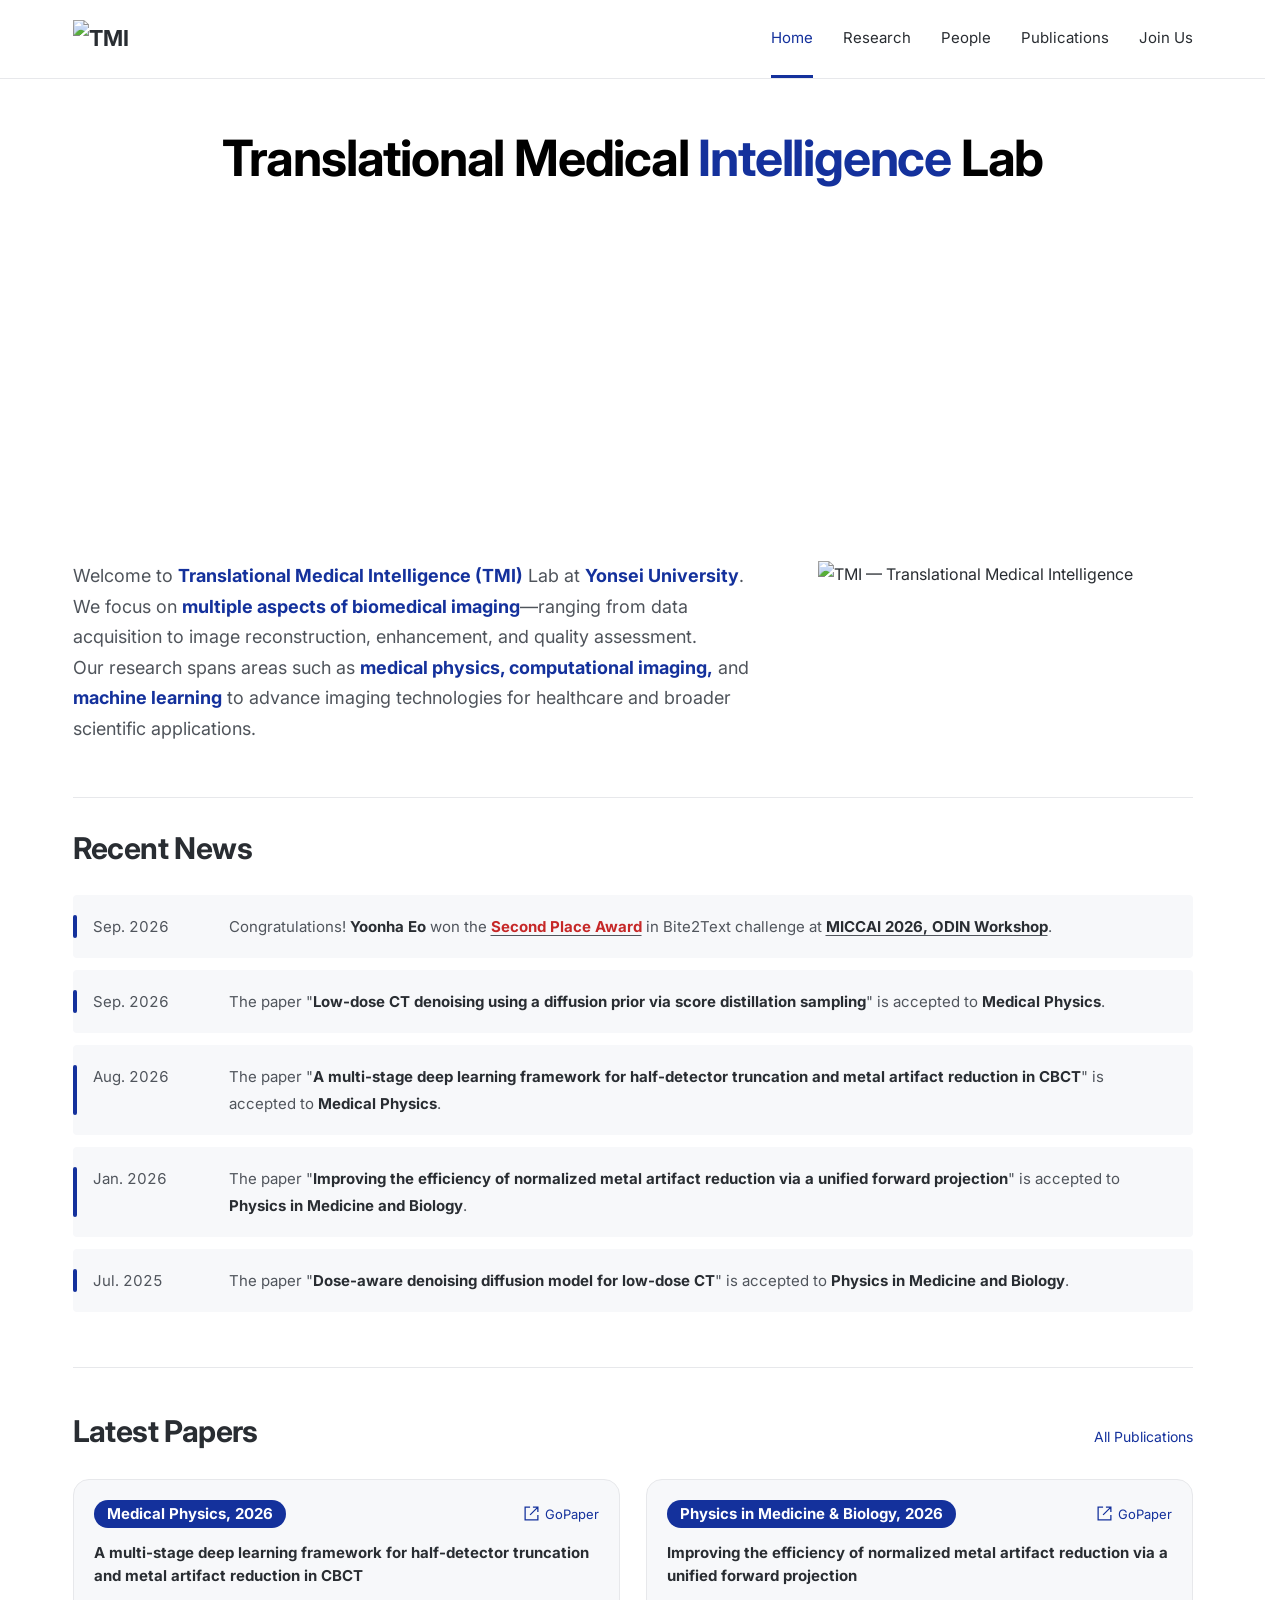
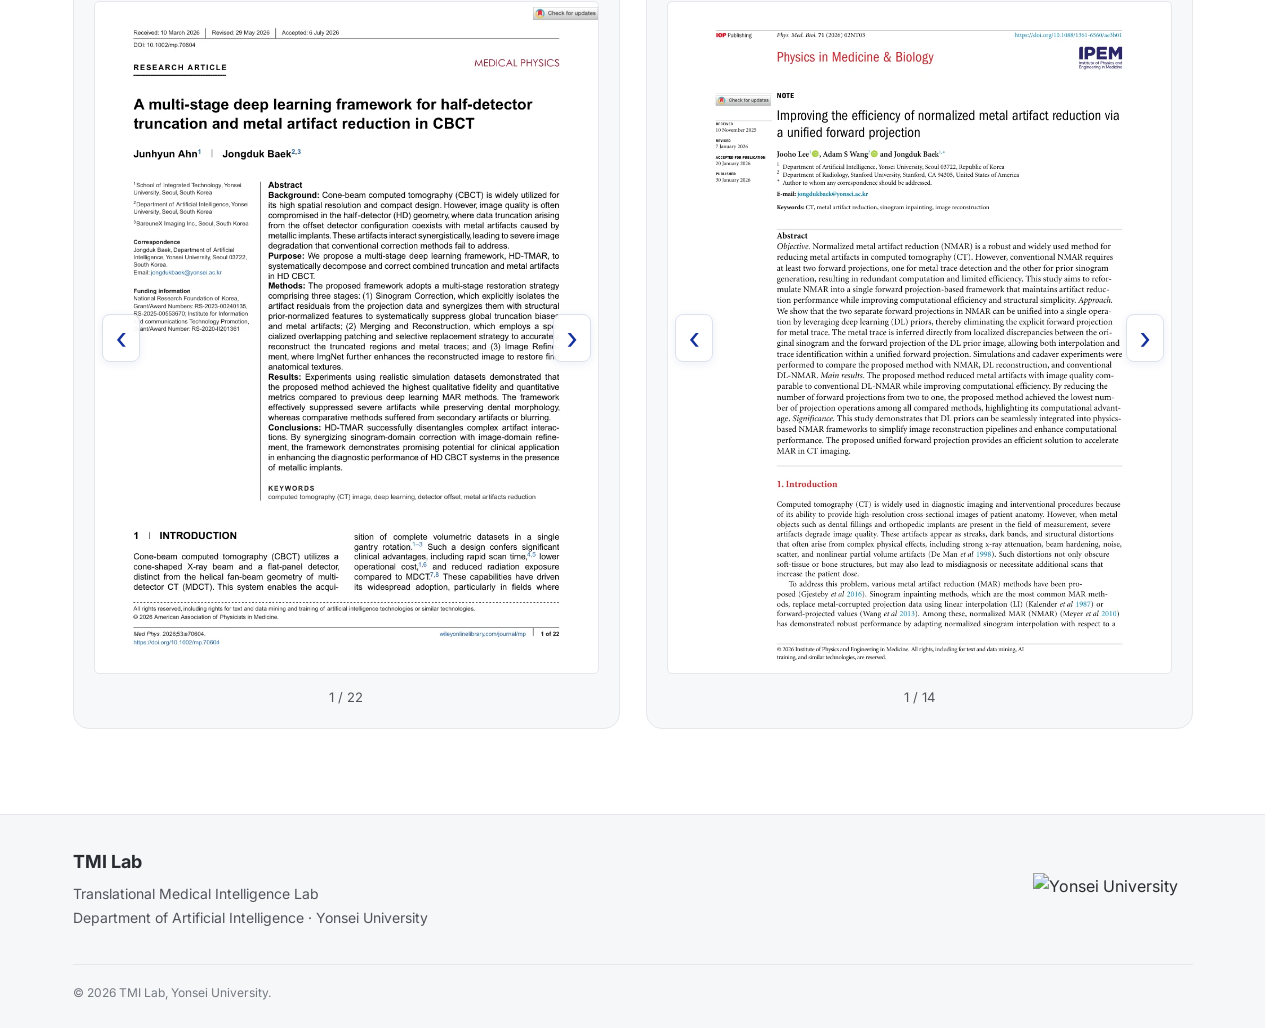
==== docs/index.html @ 94955515 "Add People and Publications hover submenus" ====
<!doctype html><html lang="en"><head><meta charset="utf-8"><meta name="viewport" content="width=device-width, initial-scale=1"><title>Yonsei TMI Lab</title><meta name="description" content="Translational Medical Intelligence Lab at Yonsei University. Medical imaging, trustworthy AI, computational imaging, and clinical translation."><meta name="theme-color" content="#14319C"><link rel="icon" type="image/svg+xml" href="favicon.svg"><link rel="preconnect" href="https://fonts.googleapis.com"><link rel="preconnect" href="https://fonts.gstatic.com" crossorigin><link rel="stylesheet" href="https://fonts.googleapis.com/css2?family=Inter:wght@300;400;500;600;700&amp;display=swap"><link rel="stylesheet" href="style.css?v=20261014-nav-dropdown"><script src="publications.js?v=20261014-publication-details" defer></script><script src="site.js?v=20261013-paper-loop" defer></script></head><body><a class="skip" href="#main">Skip to main content</a><header class="site-header"><div class="wrap header-inner"><a class="brand" href="index.html" aria-label="TMI Lab home"><img src="assets/tmi-logo-intelligence.png" alt="TMI"></a><button class="menu-toggle" type="button" aria-label="Open navigation" aria-controls="navigation" aria-expanded="false"><svg width="32" height="32" viewBox="0 0 24 24" fill="none" stroke="currentColor" stroke-width="2" stroke-linecap="round" aria-hidden="true" focusable="false"><path d="M3 6h18M3 12h18M3 18h18"/></svg></button><nav id="navigation" class="nav" aria-label="Main navigation"><a href="index.html" aria-current="page">Home</a><a href="research.html">Research</a><div class="nav-group"><a href="people.html">People</a><div class="nav-dropdown" aria-label="People subcategories"><a href="people.html">Professor</a><a href="researchers.html">Researchers</a><a href="alumni.html">Alumni</a></div></div><div class="nav-group"><a href="journal.html">Publications</a><div class="nav-dropdown" aria-label="Publications subcategories"><a href="journal.html">Journal</a><a href="conference.html">Conference</a><a href="patents.html">Patent</a></div></div><a href="join.html">Join Us</a></nav></div></header><main id="main" class="home-main"><section class="hero"><h1 style="color:#000">Translational Medical <em>Intelligence</em> Lab</h1></section><section class="intro"><div class="intro-copy"><p>Welcome to <strong class="intro-highlight">Translational Medical Intelligence (TMI)</strong> Lab at <strong class="intro-highlight">Yonsei University</strong>. We focus on <strong class="intro-highlight">multiple aspects of biomedical imaging</strong>—ranging from data acquisition to image reconstruction, enhancement, and quality assessment.<br>Our research spans areas such as <strong class="intro-highlight">medical physics, computational imaging,</strong> and <strong class="intro-highlight">machine learning</strong> to advance imaging technologies for healthcare and broader scientific applications.</p></div><div class="lab-mark"><img src="assets/tmi-logo-intelligence.png" alt="TMI — Translational Medical Intelligence" width="1984" height="800"></div></section><section class="section"><div class="section-heading"><h2>Recent News</h2></div><div class="news-list" data-recent-news><article class="news-item"><div class="news-date"><time datetime="2026-09">Sep. 2026</time></div><p>Congratulations! <strong>Yoonha Eo</strong> won the <a href="https://odin2026.grand-challenge.org/challenge-winners/" target="_blank" rel="noopener noreferrer"><span class="news-award"><strong>Second Place Award</strong></span></a> in Bite2Text challenge at <a href="https://odin-workshops.org/2026/" target="_blank" rel="noopener noreferrer"><strong>MICCAI 2026, ODIN Workshop</strong></a>.</p></article><article class="news-item"><div class="news-date"><time datetime="2026-09">Sep. 2026</time></div><p>The paper &quot;<strong>Low-dose CT denoising using a diffusion prior via score distillation sampling</strong>&quot; is accepted to <strong>Medical Physics</strong>.</p></article><article class="news-item"><div class="news-date"><time datetime="2026-08">Aug. 2026</time></div><p>The paper &quot;<a class="news-paper-link" href="https://doi.org/10.1002/mp.70604" target="_blank" rel="noopener noreferrer"><strong>A multi-stage deep learning framework for half-detector truncation and metal artifact reduction in CBCT</strong></a>&quot; is accepted to <strong>Medical Physics</strong>.</p></article><article class="news-item"><div class="news-date"><time datetime="2026-01">Jan. 2026</time></div><p>The paper &quot;<a class="news-paper-link" href="https://doi.org/10.1088/1361-6560/ae3b01" target="_blank" rel="noopener noreferrer"><strong>Improving the efficiency of normalized metal artifact reduction via a unified forward projection</strong></a>&quot; is accepted to <strong>Physics in Medicine and Biology</strong>.</p></article><article class="news-item"><div class="news-date"><time datetime="2025-07">Jul. 2025</time></div><p>The paper &quot;<a class="news-paper-link" href="https://doi.org/10.1088/1361-6560/ade8cc" target="_blank" rel="noopener noreferrer"><strong>Dose-aware denoising diffusion model for low-dose CT</strong></a>&quot; is accepted to <strong>Physics in Medicine and Biology</strong>.</p></article></div></section><section class="section latest-papers" aria-labelledby="latest-papers-title"><div class="section-heading"><h2 id="latest-papers-title">Latest Papers</h2><a href="journal.html">All Publications</a></div><div class="latest-paper-grid"><article class="latest-paper" data-paper-pages="[&quot;assets/ahn-2026-01.webp&quot;, &quot;assets/ahn-2026-02.webp&quot;, &quot;assets/ahn-2026-03.webp&quot;, &quot;assets/ahn-2026-04.webp&quot;, &quot;assets/ahn-2026-05.webp&quot;, &quot;assets/ahn-2026-06.webp&quot;, &quot;assets/ahn-2026-07.webp&quot;, &quot;assets/ahn-2026-08.webp&quot;, &quot;assets/ahn-2026-09.webp&quot;, &quot;assets/ahn-2026-10.webp&quot;, &quot;assets/ahn-2026-11.webp&quot;, &quot;assets/ahn-2026-12.webp&quot;, &quot;assets/ahn-2026-13.webp&quot;, &quot;assets/ahn-2026-14.webp&quot;, &quot;assets/ahn-2026-15.webp&quot;, &quot;assets/ahn-2026-16.webp&quot;, &quot;assets/ahn-2026-17.webp&quot;, &quot;assets/ahn-2026-18.webp&quot;, &quot;assets/ahn-2026-19.webp&quot;, &quot;assets/ahn-2026-20.webp&quot;, &quot;assets/ahn-2026-21.webp&quot;, &quot;assets/ahn-2026-22.webp&quot;]" aria-label="A multi-stage deep learning framework for half-detector truncation and metal artifact reduction in CBCT"><div class="latest-paper-header"><span class="research-paper-venue">Medical Physics, 2026</span><a class="latest-paper-url" href="https://doi.org/10.1002/mp.70604" target="_blank" rel="noopener noreferrer" aria-label="GoPaper: A multi-stage deep learning framework for half-detector truncation and metal artifact reduction in CBCT"><svg width="17" height="17" viewBox="0 0 24 24" fill="none" stroke="currentColor" stroke-width="1.8" aria-hidden="true"><path d="M14 3h7v7M10 14 21 3M21 14v7H3V3h7"/></svg>GoPaper</a></div><h3>A multi-stage deep learning framework for half-detector truncation and metal artifact reduction in CBCT</h3><div class="latest-paper-viewer"><img src="assets/ahn-2026-01.webp" alt="A multi-stage deep learning framework for half-detector truncation and metal artifact reduction in CBCT - page 1" loading="lazy" width="900" height="1200"><button type="button" class="paper-prev" aria-label="Previous page">&#8249;</button><button type="button" class="paper-next" aria-label="Next page">&#8250;</button></div><p class="paper-page-count" aria-live="polite">1 / 22</p></article><article class="latest-paper" data-paper-pages="[&quot;assets/lee-2026-revised-01.webp&quot;, &quot;assets/lee-2026-revised-02.webp&quot;, &quot;assets/lee-2026-revised-03.webp&quot;, &quot;assets/lee-2026-revised-04.webp&quot;, &quot;assets/lee-2026-revised-05.webp&quot;, &quot;assets/lee-2026-revised-06.webp&quot;, &quot;assets/lee-2026-revised-07.webp&quot;, &quot;assets/lee-2026-revised-08.webp&quot;, &quot;assets/lee-2026-revised-09.webp&quot;, &quot;assets/lee-2026-revised-10.webp&quot;, &quot;assets/lee-2026-revised-11.webp&quot;, &quot;assets/lee-2026-revised-12.webp&quot;, &quot;assets/lee-2026-revised-13.webp&quot;, &quot;assets/lee-2026-revised-14.webp&quot;]" aria-label="Improving the efficiency of normalized metal artifact reduction via a unified forward projection"><div class="latest-paper-header"><span class="research-paper-venue">Physics in Medicine &amp; Biology, 2026</span><a class="latest-paper-url" href="https://doi.org/10.1088/1361-6560/ae3b01" target="_blank" rel="noopener noreferrer" aria-label="GoPaper: Improving the efficiency of normalized metal artifact reduction via a unified forward projection"><svg width="17" height="17" viewBox="0 0 24 24" fill="none" stroke="currentColor" stroke-width="1.8" aria-hidden="true"><path d="M14 3h7v7M10 14 21 3M21 14v7H3V3h7"/></svg>GoPaper</a></div><h3>Improving the efficiency of normalized metal artifact reduction via a unified forward projection</h3><div class="latest-paper-viewer"><img src="assets/lee-2026-revised-01.webp" alt="Improving the efficiency of normalized metal artifact reduction via a unified forward projection - page 1" loading="lazy" width="900" height="1200"><button type="button" class="paper-prev" aria-label="Previous page">&#8249;</button><button type="button" class="paper-next" aria-label="Next page">&#8250;</button></div><p class="paper-page-count" aria-live="polite">1 / 14</p></article></div></section></main><footer class="site-footer"><div class="wrap"><div class="footer-grid"><div><h3>TMI Lab</h3><p>Translational Medical Intelligence Lab<br>Department of Artificial Intelligence<span class="footer-university-separator"> · </span><span class="footer-university-name">Yonsei University</span></p></div><img class="footer-university-logo" src="assets/yonsei-wordmark.svg" alt="Yonsei University" width="160" height="48"></div><p class="copyright">© 2026 TMI Lab, Yonsei University.</p></div></footer></body></html>
---- docs/style.css ----
:root{--ink:#292d32;--muted:#50555c;--accent:#14319C;--blue:#14319C;--line:#e7e8eb;--soft:#f7f8fa;--width:1120px}*{box-sizing:border-box}html{scroll-behavior:smooth;scroll-padding-top:100px}body{margin:0;background:#fff;color:var(--ink);font-family:Inter,-apple-system,BlinkMacSystemFont,"Segoe UI",Roboto,sans-serif;font-size:16px;line-height:1.7}a{color:var(--blue);text-decoration:none}a:hover{text-decoration:underline;text-underline-offset:4px}button{font:inherit}a:focus-visible,button:focus-visible{outline:3px solid var(--accent);outline-offset:5px}img{max-width:100%;height:auto}h1,h2,h3,p{margin-top:0}h1,h2,h3{line-height:1.25}h2{font-size:30px;letter-spacing:-.6px}h3{font-size:21px}p{margin-bottom:20px}.wrap{width:min(var(--width),calc(100% - 48px));margin:auto}.skip{position:fixed;top:-60px;left:12px;z-index:100;background:white;padding:8px}.skip:focus{top:8px}.site-header{background:rgba(255,255,255,.98);border-bottom:1px solid var(--line);position:sticky;top:0;z-index:10}.header-inner{height:78px;display:flex;align-items:center;justify-content:space-between;gap:30px}.brand{display:flex;align-items:center;gap:14px;color:var(--ink);font-size:22px;font-weight:700;white-space:nowrap}.brand:hover{text-decoration:none}.brand img{width:125px;display:block}.brand span{border-left:1px solid var(--line);padding-left:16px;font-size:14px;letter-spacing:.1px;font-weight:400;color:var(--muted)}.nav{display:flex;align-items:center;gap:30px}.nav a{font-size:15px;color:var(--ink);padding:25px 0;border-bottom:3px solid transparent}.nav a:hover,.nav a[aria-current=page]{color:#14319C;border-color:var(--accent);text-decoration:none}.menu-toggle{display:none;border:0;background:none;padding:10px;color:var(--ink)}.hero{padding:65px 0 30px;text-align:center}.hero .university{font-size:45px;font-weight:750;letter-spacing:-1.5px;margin-bottom:8px}.hero h1{font-size:50px;letter-spacing:-1.2px;margin-bottom:16px}.hero h1 em{font-style:normal;color:var(--accent)}.hero .subtitle{color:var(--muted);font-size:18px}.intro{display:grid;grid-template-columns:1.7fr 1fr;gap:75px;align-items:center;padding:15px 0 48px}.intro-copy{font-size:18px;color:#4f545b}.intro-copy strong{color:var(--ink)}.lab-mark{padding:28px 0}.lab-mark img{display:block;width:100%}.statement{border-left:4px solid var(--accent);padding:18px 24px;background:var(--soft);font-size:17px;color:var(--muted);margin:25px 0 0}.section{padding:45px 0 55px;border-top:1px solid var(--line)}.section-heading{display:flex;align-items:baseline;justify-content:space-between;gap:20px;margin-bottom:28px}.section-heading h2{margin:0}.section-heading a{font-size:14px}.eyebrow{color:#14319C;font-size:13px;letter-spacing:2px;text-transform:uppercase;font-weight:700;margin-bottom:13px}.approach{display:grid;grid-template-columns:repeat(3,1fr);gap:38px}.approach article{position:relative}.approach .number{color:var(--accent);font-size:14px;font-weight:700;letter-spacing:2px;margin-bottom:13px;display:block}.approach h3{font-size:20px;min-height:50px}.approach p{color:var(--muted);font-size:16px}.bullets{padding-left:20px}.bullets li{padding-left:5px;margin:7px 0;color:var(--muted)}.bullets li::marker{color:var(--accent)}.research-visual{width:100%;height:180px;object-fit:cover;display:block;margin:0 0 22px;border-radius:3px}.publication{padding:22px 0;border-bottom:1px solid var(--line)}.publication:last-child{border-bottom:0}.publication h3{font-size:18px;line-height:1.5;margin:0 0 5px;font-weight:650;letter-spacing:-.15px}.publication p{margin:3px 0;color:var(--muted);font-size:15px}.publication .venue{color:#14319C;font-size:14px}.publication .paper-links{font-size:14px}.contact{display:grid;grid-template-columns:1fr 1fr;gap:40px}.contact h3{font-size:21px}.contact p{color:var(--muted)}.button{display:inline-block;border:1px solid var(--line);padding:9px 20px;border-radius:3px;font-size:14px;background:white;color:var(--ink)}.button:hover{border-color:var(--accent);text-decoration:none}.button.primary{background:var(--blue);color:white;border-color:var(--blue)}.site-footer{background:#f6f7f9;border-top:1px solid var(--line);padding:36px 0 25px;margin-top:30px}.footer-grid{display:flex;justify-content:space-between;gap:30px}.footer-grid h3{font-size:18px;margin-bottom:8px}.footer-grid p{font-size:14px;color:var(--muted);margin-bottom:12px}.footer-links{display:flex;gap:23px;font-size:14px;align-items:flex-start}.copyright{font-size:12px;color:#747a82;margin:22px 0 0;border-top:1px solid #e4e7eb;padding-top:18px}.page-heading{text-align:center;padding:60px 0 32px}.page-heading h1{font-size:40px;letter-spacing:-1px;margin-bottom:13px}.page-heading p{font-size:17px;color:var(--muted);margin-bottom:0}.subnav{display:flex;justify-content:center;flex-wrap:wrap;gap:28px;border-bottom:1px solid var(--line);margin-bottom:42px}.subnav a{padding:12px 0;font-size:15px;color:var(--muted);border-bottom:2px solid transparent}.subnav a[aria-current=page]{border-color:var(--accent);color:#14319C}.people-grid{display:grid;grid-template-columns:repeat(3,1fr);gap:40px 32px;margin-bottom:55px}.person{display:grid;grid-template-columns:100px 1fr;gap:18px;padding-bottom:24px;border-bottom:1px solid var(--line);align-items:start}.person img,.portrait-fallback{width:100px;height:130px;object-fit:cover;object-position:center top;border-radius:3px;background:#f1f3f6}.portrait-fallback{display:flex;align-items:center;justify-content:center;font-size:27px;font-weight:700;color:#8a94a3}.person h3{font-size:18px;margin:0 0 6px}.person p{font-size:14px;line-height:1.55;color:var(--muted);margin:0 0 7px}.person .role{color:#14319C}.person a{font-size:13px;overflow-wrap:anywhere}.profile{display:grid;grid-template-columns:240px 1fr;gap:55px;margin:10px 0 50px}.profile>img{width:240px;border-radius:4px}.profile h2{margin-bottom:12px}.profile .role{font-size:17px;color:#14319C}.profile p{color:var(--muted)}.affiliations{padding-left:20px;color:var(--muted)}.affiliations li{margin:12px 0}.values{display:grid;grid-template-columns:repeat(4,1fr);gap:26px}.values h3{font-size:17px}.values p{font-size:15px;color:var(--muted)}.pub-layout{display:grid;grid-template-columns:115px 1fr;gap:42px}.year-nav{position:sticky;top:105px;align-self:start;display:flex;flex-direction:column;gap:4px;border-left:2px solid var(--line)}.year-nav a{font-size:14px;padding:3px 14px;color:var(--muted)}.year-nav a:hover{color:#14319C}.year-group{margin-bottom:45px}.year-group h2{font-size:27px;color:var(--ink);padding-bottom:14px;border-bottom:2px solid var(--accent);margin:0}.join-intro{text-align:center;max-width:none;margin:0 auto 38px;color:var(--muted);font-size:18px}.interests{display:flex;flex-wrap:wrap;gap:12px;margin:25px 0}.interests span{padding:10px 18px;background:var(--soft);border:1px solid var(--line);font-size:15px}.join-contact{text-align:center;background:var(--soft);padding:40px 25px;margin-top:40px}.join-contact h2{font-size:27px}.join-contact p{color:var(--muted)}.source-link{font-size:13px;color:#62676e;margin-top:30px}.source-link a{color:inherit}@media(min-width:1300px){.hero{padding-top:74px}.intro{padding-top:25px}}@media(max-width:1000px){.nav{gap:20px}.brand span{display:none}.people-grid{grid-template-columns:repeat(2,1fr)}.intro{gap:40px}.hero h1{font-size:36px}.approach{gap:25px}.values{grid-template-columns:repeat(2,1fr)}}@media(max-width:720px){.wrap{width:calc(100% - 36px)}.header-inner{height:66px}.menu-toggle{display:flex;align-items:center;justify-content:center;flex:0 0 48px;width:48px;height:48px;padding:8px;line-height:1;border-radius:6px;cursor:pointer}.menu-toggle svg{display:block;width:32px;height:32px}.nav{display:none;position:absolute;left:0;right:0;top:66px;background:white;border-bottom:1px solid var(--line);padding:10px 24px;gap:0;flex-direction:column;align-items:stretch}.nav.open{display:flex}.nav a{padding:12px 0;border-bottom-width:1px}.hero{padding-top:40px}.hero .university{font-size:35px}.hero h1{font-size:31px;line-height:1.3}.hero .subtitle{font-size:16px}.intro{grid-template-columns:1fr;gap:12px;padding-bottom:35px}.intro-copy{font-size:16px}.lab-mark{max-width:300px;margin:auto;padding:15px 0 10px}.section{padding:32px 0}.section-heading h2,h2{font-size:25px}.approach{grid-template-columns:1fr;gap:30px}.approach h3{min-height:0}.approach article+article{border-top:1px solid var(--line);padding-top:28px}.research-visual{height:210px;object-fit:contain;background:var(--soft)}.contact{grid-template-columns:1fr;gap:15px}.footer-grid{flex-direction:column;gap:8px}.footer-links{flex-wrap:wrap}.people-grid{grid-template-columns:1fr;gap:24px}.person{grid-template-columns:100px 1fr}.person h3{font-size:19px}.person p{font-size:15px}.person a{font-size:14px}.page-heading{padding-top:38px}.page-heading h1{font-size:32px}.subnav{gap:20px;margin-bottom:28px}.subnav a{font-size:14px}.profile{grid-template-columns:1fr;gap:25px}.profile>img{width:190px}.values{grid-template-columns:1fr 1fr;gap:20px}.pub-layout{grid-template-columns:1fr;gap:25px}.year-nav{position:static;flex-direction:row;flex-wrap:wrap;gap:4px;border-left:0;border-bottom:1px solid var(--line);padding-bottom:15px}.year-nav a{padding:3px 7px}.publication h3{font-size:17px}.section-heading{align-items:center}.section-heading a{white-space:nowrap}.join-contact{padding:30px 20px}}@media(prefers-reduced-motion:reduce){html{scroll-behavior:auto}}@media print{.site-header,.site-footer,.year-nav,.subnav{display:none}.wrap{width:100%}.pub-layout{display:block}.publication,.person{break-inside:avoid}}

.profile-links{display:flex;flex-wrap:wrap;align-items:center;gap:8px 24px}.scholar-link{display:inline-flex;align-items:center;gap:6px;min-height:44px;color:#4664B5;font-size:16px;font-weight:500;text-decoration:none}.scholar-link svg{flex:none}.scholar-link:hover{color:#14319C;text-decoration:underline;text-underline-offset:4px}.scholar-link:focus-visible{outline:2px solid #4664B5;outline-offset:4px;border-radius:2px}

.subnav a{font-size:20px;font-weight:700;color:#253456}.subnav a[aria-current=page]{color:#14319C;border-bottom-width:3px}.subnav a:hover{color:#14319C}.publication .venue .publication-distinction{color:#C62828;font-weight:700}

.publication h3 .publication-link{display:inline-flex;align-items:center;gap:4px;color:var(--muted);font-size:14px;font-weight:500;white-space:nowrap;vertical-align:baseline;margin-left:9px;text-decoration:none}.publication-link svg{flex:none;align-self:center}.publication h3 .publication-link:hover{text-decoration:underline;text-underline-offset:3px}

.news-item{position:relative;display:grid;grid-template-columns:112px minmax(0,1fr);gap:24px;padding:18px 22px 18px 20px;background:var(--soft);border-radius:4px;align-items:baseline}.news-list{display:grid;gap:12px}.news-date{color:var(--muted);font-size:15px;font-variant-numeric:tabular-nums;white-space:nowrap}.news-item p{margin:0;color:var(--muted);font-size:15px;line-height:1.8}.news-item strong{color:var(--ink);font-weight:700}@media(max-width:600px){.news-item{grid-template-columns:1fr;gap:5px}.news-date{font-size:14px}}

.news-item::before{content:"";position:absolute;left:0;top:20px;bottom:20px;width:4px;background:var(--accent);border-radius:2px}

.back-to-top{position:fixed;right:24px;bottom:24px;bottom:calc(24px + env(safe-area-inset-bottom,0px));z-index:20;display:flex;flex-direction:column;align-items:center;justify-content:center;gap:2px;width:52px;height:58px;padding:6px;border:0;border-radius:10px;background:var(--accent);color:#fff;box-shadow:0 3px 12px #14319c33;cursor:pointer}.back-to-top span{font-size:10px;font-weight:700;letter-spacing:.7px}.back-to-top:hover{background:#10277d}.back-to-top[hidden]{display:none}@media(max-width:600px){.back-to-top{right:16px;bottom:calc(16px + env(safe-area-inset-bottom,0px))}}@media print{.back-to-top{display:none}}

.publication h3{font-size:14px}@media(max-width:720px){.publication h3{font-size:13px}}



.profile h2{font-size:28px}@media(max-width:720px){.profile h2{font-size:23px}}

.location-content{display:grid;grid-template-columns:1fr 1fr;gap:40px;align-items:start}.location-info h3{font-size:21px}.location-info p{color:var(--muted);font-size:15px;line-height:1.8}.location-map iframe{display:block;width:100%;height:300px;border:0;border-radius:8px;background:var(--soft)}@media(max-width:720px){.location-content{grid-template-columns:1fr;gap:24px}}

.publication-tabs + .pub-layout:not(.patent-layout) .publication h3{font-size:15px}@media(max-width:720px){.publication-tabs + .pub-layout:not(.patent-layout) .publication h3{font-size:14px}}

.profile{margin-bottom:24px}.career-section{padding-top:24px;padding-bottom:24px}.career-section .affiliations{margin-bottom:0}.career-section .affiliations strong{color:#000}

.contact-control{position:relative;display:inline-flex}.contact-trigger{border:0;padding:0;background:none;cursor:pointer}.contact-options{position:absolute;top:calc(100% + 2px);right:0;z-index:30;display:flex;gap:8px;padding:8px;background:#fff;border:1px solid #dfe5ee;border-radius:9px;box-shadow:0 3px 10px #182a4a1a;white-space:nowrap}.contact-options[hidden]{display:none}.contact-action{display:inline-flex;align-items:center;justify-content:center;gap:8px;min-height:34px;padding:5px 10px;border:1px solid #dfe5ee;border-radius:6px;background:white;color:#101828;font-size:14px;font-weight:400;line-height:1.4;cursor:pointer;text-decoration:none;box-shadow:0 1px 2px #182a4a0a}.contact-action svg{width:16px;height:16px;flex:none}.contact-action:hover{background:var(--soft);text-decoration:none}.contact-options a{color:#101828}

.member-group-title{font-size:27px;color:var(--ink);border-bottom:2px solid var(--accent);padding-bottom:14px;margin:0 0 30px}.researcher-group .people-grid{margin-bottom:42px}

.person .interest-label{color:#444a52;font-weight:600}

.person .member-appointment{color:var(--muted);font-weight:400;margin-bottom:9px}.member-background{margin:0 0 12px;padding-left:16px;color:var(--muted);font-size:14px;line-height:1.55}.member-background li{margin:0 0 6px}.person .career-link{font-size:inherit;color:inherit;overflow-wrap:normal;text-decoration:underline;text-underline-offset:3px}@media(max-width:720px){.member-background{font-size:15px}}

.researcher-group .people-grid{grid-template-columns:repeat(2,minmax(0,1fr))}@media(max-width:1000px){.researcher-group .people-grid{grid-template-columns:repeat(2,minmax(0,1fr))}}@media(max-width:720px){.researcher-group .people-grid{grid-template-columns:1fr}}

.researcher-group .member-appointment,.researcher-group .person p:has(.interest-label){display:list-item;list-style-type:disc;margin-left:16px}.researcher-group .member-appointment::marker,.researcher-group .person p:has(.interest-label)::marker{color:var(--muted);font-size:14px}

.person .member-scholar .scholar-link{font-size:16px;color:#4664B5;overflow-wrap:normal}.person .member-scholar .scholar-link:hover{color:#14319C}.member-scholar{margin-top:4px;display:flex;flex-wrap:wrap;align-items:center;gap:8px 18px}

.brand .university-brand{display:flex;align-items:center;padding-left:16px}.brand .university-logo{width:148px;height:44px;object-fit:contain}@media(max-width:720px){.brand>img,.brand .university-logo{width:auto;height:40px;max-width:none;object-fit:contain}.brand .university-brand{padding-left:10px}.brand{gap:10px}.header-inner{gap:12px}}@media(max-width:360px){.brand>img,.brand .university-logo{height:36px}}

/* Full-width campus photograph above the introduction. */
.home-main>section{width:min(var(--width),calc(100% - 48px));margin-left:auto;margin-right:auto}
.home-main>.hero{width:100%;min-height:450px;padding:48px 24px;display:flex;flex-direction:column;justify-content:flex-start;background:linear-gradient(rgba(255,255,255,.46),rgba(255,255,255,.46)),url("assets/yonsei-campus-wide.jpg") center 45%/cover no-repeat}
.home-main>.hero .subtitle{color:#343b45;margin-bottom:0}
.home-main>.intro{padding-top:32px;padding-bottom:48px;align-items:start}
.home-main>.intro .lab-mark{padding-top:0}
@media(max-width:720px){
.home-main>section{width:calc(100% - 36px)}
.home-main>.hero{width:100%;min-height:380px;padding:28px 18px;background-position:55% 55%}
.home-main>.intro{padding-top:24px;padding-bottom:35px}
}

@media(max-width:720px){.patent-gutter{display:none}}

.news-item a{color:inherit;text-decoration:underline;text-underline-offset:3px}.news-item .news-award,.news-item .news-award strong{color:#c62828;font-weight:700}

.intro-copy strong.intro-highlight{color:var(--accent);font-weight:700}

.join-recruitment{font-size:19px;line-height:1.7;color:var(--ink);text-align:center}.join-recruitment strong{color:var(--accent);font-weight:700}.join-recruitment .motivation-highlight{color:#c62828}

/* Research topics and selected-paper cards */
.research-topic{padding:42px 0 48px;border-top:1px solid var(--line);scroll-margin-top:100px}.research-topic:first-child{padding-top:0;border-top:0}.research-topic-heading{display:flex;align-items:baseline;gap:18px;margin-bottom:20px}.research-topic-number{font-size:28px;font-weight:700;color:var(--accent)}.research-topic-heading h2{margin:0;font-size:28px;color:var(--accent);letter-spacing:-.4px}.research-topic-description{font-size:18px;line-height:1.8;color:var(--muted);margin-bottom:24px}.research-label{font-size:17px;font-weight:700;margin:26px 0 14px;color:var(--ink)}.research-task-list{display:grid;grid-template-columns:repeat(2,minmax(0,1fr));gap:9px 22px;padding-left:22px;margin:0 0 30px;color:var(--muted);font-size:16px}.research-task-list li::marker{color:var(--accent)}.research-paper-list{display:grid;gap:18px}.research-paper-card{display:grid;grid-template-columns:260px minmax(0,1fr);gap:25px;align-items:center;padding:24px;background:var(--soft);border:1px solid var(--line);border-radius:14px;box-shadow:0 3px 14px rgba(30,45,80,.035)}.research-paper-visual{width:100%;aspect-ratio:2/1}.research-paper-visual img{width:100%;height:100%;object-fit:contain}.research-paper-placeholder{height:100%;background:#f7f8fa;border:1px solid #e7e8eb;border-radius:4px}.research-paper-venue{display:inline-block;border-radius:20px;padding:3px 13px;background:var(--accent);color:white;font-size:14px;font-weight:700;line-height:1.5;margin:0 0 9px}.research-paper-info h4{font-size:19px;line-height:1.45;color:#111;font-weight:700;margin:0 0 6px;overflow-wrap:anywhere}.research-paper-info h4 a{color:inherit;text-decoration-skip-ink:none}.research-paper-info h4 a:hover{color:var(--accent)}.research-paper-authors{font-size:15px;line-height:1.6;color:var(--muted);margin:0 0 10px}.research-paper-tags{display:flex;flex-wrap:wrap;list-style:none;padding:0;margin:0;gap:6px 8px}.research-paper-tags li{background:#f0f1f3;border-radius:14px;padding:1px 10px;font-size:14px;line-height:1.6;color:#626873}@media(max-width:850px){.research-paper-card{grid-template-columns:200px minmax(0,1fr);gap:20px}}@media(max-width:600px){.research-topic{padding:30px 0}.research-topic-heading{gap:12px}.research-topic-heading h2{font-size:23px}.research-topic-number{font-size:23px}.research-topic-description{font-size:16px}.research-task-list{grid-template-columns:1fr;gap:8px}.research-paper-card{grid-template-columns:1fr;gap:18px;padding:20px}.research-paper-visual{max-width:330px}.research-paper-info h4{font-size:18px}.research-paper-venue{font-size:13px}}

.research-paper-card.research-paper-text-only{grid-template-columns:minmax(0,1fr)}

.home-research-summary{font-size:18px;color:var(--muted)}.home-research-summary strong{color:var(--accent);font-weight:700}

.home-research-layout{display:grid;grid-template-columns:minmax(0,1fr);gap:26px}.home-research-layout .home-research-summary{margin:0}.home-featured-paper{min-width:0;width:100%}.home-featured-paper .research-paper-visual{aspect-ratio:968/547}.home-featured-paper h3{font-size:19px;line-height:1.45;color:#111;font-weight:700;margin:0 0 6px;overflow-wrap:anywhere}@media(max-width:600px){.home-featured-paper h3{font-size:18px}}

.home-main .intro-copy p,.home-research-summary{text-align:left}

.news-item a.news-paper-link{color:var(--ink);text-decoration:none;transition:color .15s ease}.news-item a.news-paper-link strong{color:inherit}.news-item a.news-paper-link:hover,.news-item a.news-paper-link:focus-visible{color:var(--accent);text-decoration:underline;text-underline-offset:3px}

.professor-bio{text-align:justify;text-justify:inter-word}.research-topic-description{text-align:left}

/* Compact professor profile and inset career content. */
.profile{grid-template-columns:200px minmax(0,1fr);gap:40px;align-items:start}.profile>img{width:200px}.profile,.career-section{width:min(900px,100%);margin-left:auto;margin-right:auto}@media(max-width:720px){.profile,.career-section{width:100%}.profile{grid-template-columns:1fr;gap:24px}.profile>img{width:160px}}

.profile .eyebrow,.profile>div>p,.career-section .affiliations{font-size:15px}@media(max-width:720px){.profile .eyebrow,.profile>div>p,.career-section .affiliations{font-size:14px}}

/* Reserve scrollbar space so shared header stays fixed across page lengths. */
html{scrollbar-gutter:stable}@supports not (scrollbar-gutter:stable){html{overflow-y:scroll}}

.latest-paper-grid{display:grid;grid-template-columns:repeat(2,minmax(0,1fr));gap:26px}.latest-paper{min-width:0;padding:20px;border:1px solid var(--line);border-radius:16px;background:var(--soft)}.latest-paper-header{display:flex;align-items:center;justify-content:space-between;gap:12px;margin-bottom:14px}.latest-paper-header .research-paper-venue{margin:0;font-size:15px}.latest-paper-url{display:inline-flex;align-items:center;gap:5px;font-size:13px;white-space:nowrap}.latest-paper h3{font-size:15px;line-height:1.5;min-height:0;margin:0 0 14px}.latest-paper-viewer{position:relative;background:#fff;border:1px solid var(--line);border-radius:5px;overflow:hidden;aspect-ratio:3/4}.latest-paper-viewer img{display:block;width:100%;height:100%;object-fit:contain}.latest-paper-viewer button{position:absolute;top:50%;transform:translateY(-50%);width:38px;height:48px;border:1px solid #dce1ec;border-radius:8px;background:#ffffffed;color:var(--accent);font-size:32px;line-height:1;cursor:pointer;box-shadow:0 2px 8px #14319c14}.paper-prev{left:7px}.paper-next{right:7px}.latest-paper-viewer button:disabled{opacity:.3;cursor:default}.paper-page-count{text-align:center;font-size:13px;color:var(--muted);margin:12px 0 0}@media(max-width:720px){.latest-paper-grid{grid-template-columns:1fr}.latest-paper{padding:16px}.latest-paper h3{min-height:0}.latest-paper-header{flex-wrap:wrap}}

/* Even vertical spacing in professor information. */
.profile>div{display:flex;flex-direction:column;align-items:flex-start;gap:16px}.profile>div>p,.profile>div>h2{margin:0}.profile-links .scholar-link,.profile-links .contact-trigger{min-height:28px}

/* Bring the home introduction and Recent News slightly closer. */
.home-main>.intro{padding-bottom:32px}
.home-main>.intro+.section{padding-top:32px}
@media(max-width:720px){.home-main>.intro{padding-bottom:24px}}

/* Plain professor contacts and consistent researcher typography. */
.profile .contact-label,.researcher-group .interest-label{color:var(--ink);font-weight:600}
.researcher-group .member-email a{font-size:inherit}
.researcher-group .person .member-scholar .scholar-link{font-size:14px}
@media(max-width:720px){.researcher-group .person .member-scholar .scholar-link{font-size:15px}}

/* Match Research task and paper typography to publication titles. */
.research-topics .research-label,.research-topics .research-task-list,.research-topics .research-paper-venue,.research-topics .research-paper-info h4{font-size:15px}
@media(max-width:720px){.research-topics .research-label,.research-topics .research-task-list,.research-topics .research-paper-venue,.research-topics .research-paper-info h4{font-size:14px}}

/* Journal titles are the paper links, with continuous hover underlines. */
.publication h3 .publication-title-link{color:inherit;font-size:inherit;font-weight:inherit;text-decoration:none;text-decoration-skip-ink:none;text-underline-offset:3px;transition:color .15s ease}
.publication h3 .publication-title-link:hover,.publication h3 .publication-title-link:focus-visible{color:var(--accent);text-decoration:underline;text-decoration-skip-ink:none}

/* Balance and tighten spacing on both sides of research dividers. */
.research-topic{padding-top:34px;padding-bottom:34px}
.research-topic>:last-child{margin-bottom:0}
@media(max-width:600px){.research-topic{padding-top:26px;padding-bottom:26px}}

/* Match professor Scholar link to affiliation and contact text. */
.profile .profile-links .scholar-link{font-size:15px}
@media(max-width:720px){.profile .profile-links .scholar-link{font-size:14px}}

/* Researcher emails remain blue without a mail link. */
.member-email-text{color:var(--blue);overflow-wrap:anywhere}

/* Alumni contact and career text. */
.person .current-label{color:var(--ink);font-weight:600}
.person .alumni-degree{color:var(--muted)}

/* Fellowship labels match researcher email typography. */
.person .member-fellowship{display:inline-block;color:var(--blue);font-size:14px;font-weight:400;line-height:1.55}
@media(max-width:720px){.person .member-fellowship{font-size:15px}}

/* Match topic headings to the People section tabs. */
.research-topic-heading{gap:12px}
.research-topic-heading h2,.research-topic-number,.research-topic-separator{font-size:20px;font-weight:700;color:var(--accent)}

/* Introductory copy matches the Home hero subtitle. */
.research-topic-description,.home-main .intro-copy{font-size:18px}
@media(max-width:720px){.research-topic-description,.home-main .intro-copy{font-size:16px}}

/* Research descriptions use regular weight. */
.research-topic-description{font-weight:400}

/* Selected Papers matches Latest Papers at every screen width. */
.research-topics .research-paper-venue{font-size:15px}
.research-topics .research-paper-info h4{font-size:15px}

/* People heading sizes across desktop and mobile. */
.profile h2{font-size:30px}
.member-group-title{font-size:25px}
.researcher-group .person h3{font-size:20px}

/* People section tabs on desktop and mobile. */
.subnav:not(.publication-tabs) a{font-size:20px}

/* Alumni names across desktop and mobile. */
.person:has(.alumni-degree) h3{font-size:20px}

/* Publication years and venue details across screen widths. */
.year-group h2{font-size:25px}
.publication .venue{font-size:15px}
.patent-layout .publication h3{font-size:15px}

/* Join Us typography across desktop and mobile. */
.join-recruitment{font-size:20px}
.location>h2{font-size:30px}
.location-info h3{font-size:20px}

/* University wordmark in the shared footer. */
.footer-university-logo{display:block;width:160px;height:auto;align-self:center;flex:none}
@media(max-width:720px){.footer-university-logo{width:133.333px;align-self:flex-end;margin-top:12px}}

/* Keep the footer at the viewport bottom on short pages. */
@media screen{body{min-height:100vh;min-height:100dvh;display:flex;flex-direction:column}body>main{flex:1 0 auto}body>.site-header,body>.site-footer{flex-shrink:0}}

.join-contact{display:block;margin-top:38px}

/* Fit the introductory welcome sentence on one desktop line. */
@media(min-width:1001px){.home-main>.intro{grid-template-columns:minmax(0,690px) minmax(0,1fr);gap:55px}}

/* Keep the complete lab title on one line on mobile screens. */
@media(max-width:720px){.home-main>.hero h1{font-size:40px;letter-spacing:-.025em;white-space:normal;line-height:1.3}}

/* Compact mobile footer with the university logo centered beside the text. */
@media(max-width:720px){.site-footer{padding:24px 0 20px}.footer-grid{display:grid;grid-template-columns:minmax(0,1fr) 104px;align-items:center;gap:12px}.footer-grid p{margin-bottom:0}.footer-university-separator{display:none}.footer-university-name{display:block}.footer-university-logo{width:104px;align-self:center;margin-top:0}.copyright{margin-top:16px;padding-top:14px}}

@media(max-width:720px){.home-main>.hero{padding-left:12px;padding-right:12px}}

/* Align wrapped journal and conference titles after their numbers. */
.publication h3.numbered-publication-title{display:flex;align-items:baseline;gap:.25em}
.publication-number{flex:none;white-space:nowrap}
.publication-title-text{min-width:0}

/* Share the title's text column with authors, venues and patent details. */
.publication:has(>h3.numbered-publication-title){display:grid;grid-template-columns:max-content minmax(0,1fr);column-gap:3.75px}
.publication h3.numbered-publication-title{display:grid;grid-column:1/-1;grid-template-columns:subgrid;column-gap:inherit;align-items:baseline}
.publication:has(>h3.numbered-publication-title)>p{grid-column:2}

/* Hover or keyboard focus reveals section links without changing parent destinations. */
.nav-group{position:relative;align-self:stretch;display:flex;align-items:center}
.nav-dropdown{position:absolute;top:100%;left:50%;transform:translateX(-50%);display:flex;gap:20px;padding:10px 20px;background:#fff;border:1px solid var(--line);border-radius:0 0 8px 8px;box-shadow:0 6px 18px #00000012;white-space:nowrap;visibility:hidden;opacity:0;pointer-events:none;z-index:20}
.nav-group:hover>.nav-dropdown,.nav-group:focus-within>.nav-dropdown{visibility:visible;opacity:1;pointer-events:auto}
.nav .nav-dropdown a{padding:8px 0;border-bottom:2px solid transparent;font-size:14px}
.nav .nav-dropdown a:hover,.nav .nav-dropdown a:focus-visible,.nav .nav-dropdown a[aria-current=page]{color:var(--accent);border-bottom-color:var(--accent)}
@media(max-width:720px){.nav-group{display:block}.nav-group>a{display:block}.nav-dropdown{position:static;transform:none;visibility:visible;opacity:1;pointer-events:auto;box-shadow:none;border:0;border-radius:0;padding:0 0 8px 14px;gap:20px;flex-wrap:wrap}.nav .nav-dropdown a{font-size:14px;padding:6px 0}}
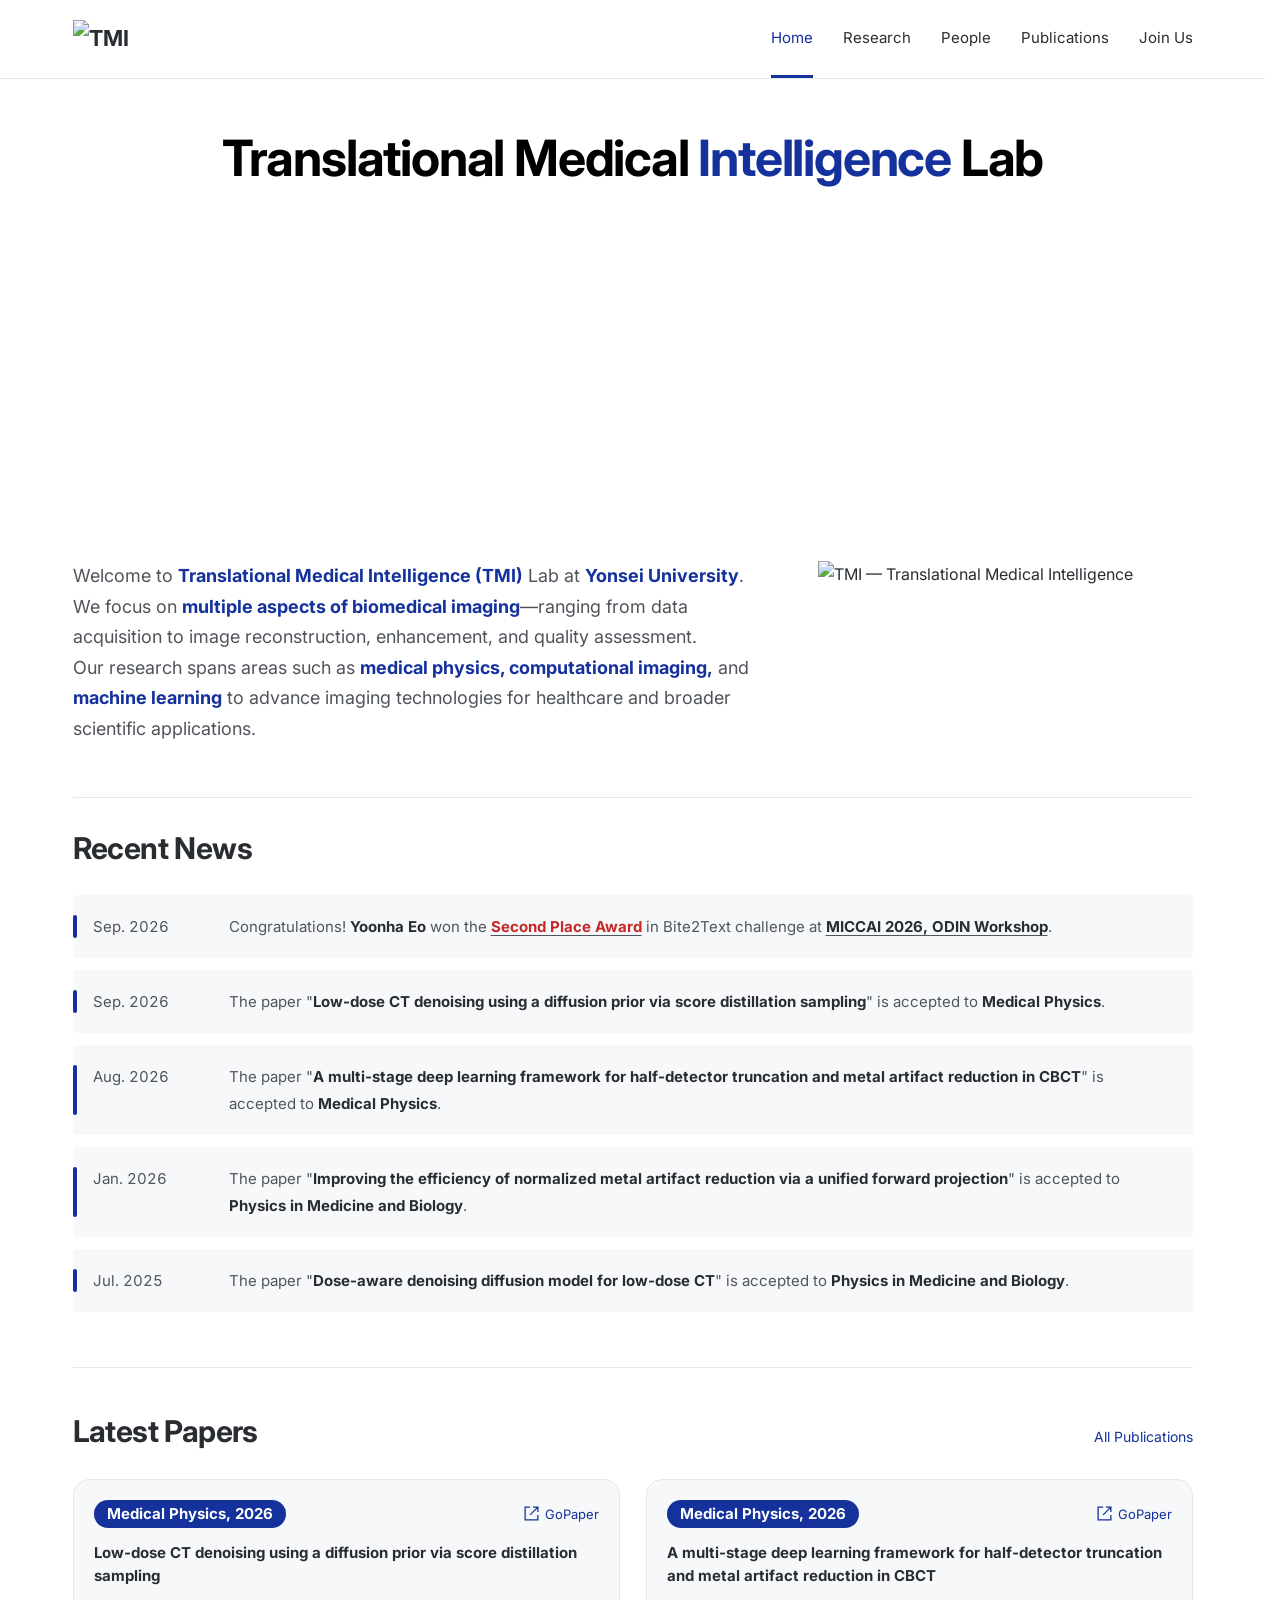
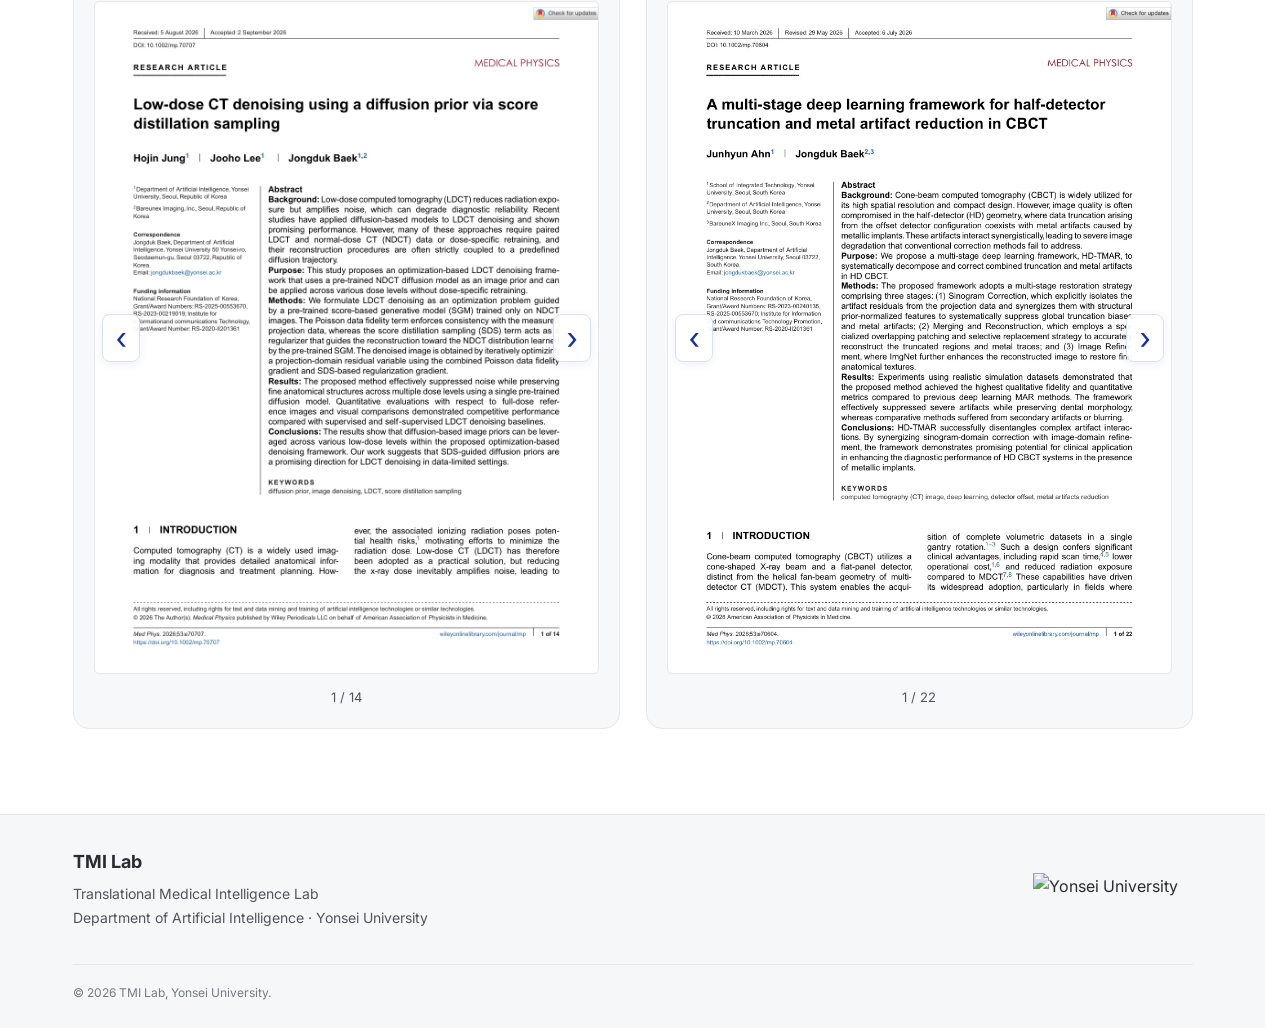
==== commit 24c84759: "Link Jung paper and feature it before Ahn in Latest Papers" ====
--- a/docs/index.html
+++ b/docs/index.html
@@ -1 +1 @@
-<!doctype html><html lang="en"><head><meta charset="utf-8"><meta name="viewport" content="width=device-width, initial-scale=1"><title>Yonsei TMI Lab</title><meta name="description" content="Translational Medical Intelligence Lab at Yonsei University. Medical imaging, trustworthy AI, computational imaging, and clinical translation."><meta name="theme-color" content="#14319C"><link rel="icon" type="image/svg+xml" href="favicon.svg"><link rel="preconnect" href="https://fonts.googleapis.com"><link rel="preconnect" href="https://fonts.gstatic.com" crossorigin><link rel="stylesheet" href="https://fonts.googleapis.com/css2?family=Inter:wght@300;400;500;600;700&amp;display=swap"><link rel="stylesheet" href="style.css?v=20261014-nav-dropdown"><script src="publications.js?v=20261014-publication-details" defer></script><script src="site.js?v=20261013-paper-loop" defer></script></head><body><a class="skip" href="#main">Skip to main content</a><header class="site-header"><div class="wrap header-inner"><a class="brand" href="index.html" aria-label="TMI Lab home"><img src="assets/tmi-logo-intelligence.png" alt="TMI"></a><button class="menu-toggle" type="button" aria-label="Open navigation" aria-controls="navigation" aria-expanded="false"><svg width="32" height="32" viewBox="0 0 24 24" fill="none" stroke="currentColor" stroke-width="2" stroke-linecap="round" aria-hidden="true" focusable="false"><path d="M3 6h18M3 12h18M3 18h18"/></svg></button><nav id="navigation" class="nav" aria-label="Main navigation"><a href="index.html" aria-current="page">Home</a><a href="research.html">Research</a><div class="nav-group"><a href="people.html">People</a><div class="nav-dropdown" aria-label="People subcategories"><a href="people.html">Professor</a><a href="researchers.html">Researchers</a><a href="alumni.html">Alumni</a></div></div><div class="nav-group"><a href="journal.html">Publications</a><div class="nav-dropdown" aria-label="Publications subcategories"><a href="journal.html">Journal</a><a href="conference.html">Conference</a><a href="patents.html">Patent</a></div></div><a href="join.html">Join Us</a></nav></div></header><main id="main" class="home-main"><section class="hero"><h1 style="color:#000">Translational Medical <em>Intelligence</em> Lab</h1></section><section class="intro"><div class="intro-copy"><p>Welcome to <strong class="intro-highlight">Translational Medical Intelligence (TMI)</strong> Lab at <strong class="intro-highlight">Yonsei University</strong>. We focus on <strong class="intro-highlight">multiple aspects of biomedical imaging</strong>—ranging from data acquisition to image reconstruction, enhancement, and quality assessment.<br>Our research spans areas such as <strong class="intro-highlight">medical physics, computational imaging,</strong> and <strong class="intro-highlight">machine learning</strong> to advance imaging technologies for healthcare and broader scientific applications.</p></div><div class="lab-mark"><img src="assets/tmi-logo-intelligence.png" alt="TMI — Translational Medical Intelligence" width="1984" height="800"></div></section><section class="section"><div class="section-heading"><h2>Recent News</h2></div><div class="news-list" data-recent-news><article class="news-item"><div class="news-date"><time datetime="2026-09">Sep. 2026</time></div><p>Congratulations! <strong>Yoonha Eo</strong> won the <a href="https://odin2026.grand-challenge.org/challenge-winners/" target="_blank" rel="noopener noreferrer"><span class="news-award"><strong>Second Place Award</strong></span></a> in Bite2Text challenge at <a href="https://odin-workshops.org/2026/" target="_blank" rel="noopener noreferrer"><strong>MICCAI 2026, ODIN Workshop</strong></a>.</p></article><article class="news-item"><div class="news-date"><time datetime="2026-09">Sep. 2026</time></div><p>The paper &quot;<strong>Low-dose CT denoising using a diffusion prior via score distillation sampling</strong>&quot; is accepted to <strong>Medical Physics</strong>.</p></article><article class="news-item"><div class="news-date"><time datetime="2026-08">Aug. 2026</time></div><p>The paper &quot;<a class="news-paper-link" href="https://doi.org/10.1002/mp.70604" target="_blank" rel="noopener noreferrer"><strong>A multi-stage deep learning framework for half-detector truncation and metal artifact reduction in CBCT</strong></a>&quot; is accepted to <strong>Medical Physics</strong>.</p></article><article class="news-item"><div class="news-date"><time datetime="2026-01">Jan. 2026</time></div><p>The paper &quot;<a class="news-paper-link" href="https://doi.org/10.1088/1361-6560/ae3b01" target="_blank" rel="noopener noreferrer"><strong>Improving the efficiency of normalized metal artifact reduction via a unified forward projection</strong></a>&quot; is accepted to <strong>Physics in Medicine and Biology</strong>.</p></article><article class="news-item"><div class="news-date"><time datetime="2025-07">Jul. 2025</time></div><p>The paper &quot;<a class="news-paper-link" href="https://doi.org/10.1088/1361-6560/ade8cc" target="_blank" rel="noopener noreferrer"><strong>Dose-aware denoising diffusion model for low-dose CT</strong></a>&quot; is accepted to <strong>Physics in Medicine and Biology</strong>.</p></article></div></section><section class="section latest-papers" aria-labelledby="latest-papers-title"><div class="section-heading"><h2 id="latest-papers-title">Latest Papers</h2><a href="journal.html">All Publications</a></div><div class="latest-paper-grid"><article class="latest-paper" data-paper-pages="[&quot;assets/ahn-2026-01.webp&quot;, &quot;assets/ahn-2026-02.webp&quot;, &quot;assets/ahn-2026-03.webp&quot;, &quot;assets/ahn-2026-04.webp&quot;, &quot;assets/ahn-2026-05.webp&quot;, &quot;assets/ahn-2026-06.webp&quot;, &quot;assets/ahn-2026-07.webp&quot;, &quot;assets/ahn-2026-08.webp&quot;, &quot;assets/ahn-2026-09.webp&quot;, &quot;assets/ahn-2026-10.webp&quot;, &quot;assets/ahn-2026-11.webp&quot;, &quot;assets/ahn-2026-12.webp&quot;, &quot;assets/ahn-2026-13.webp&quot;, &quot;assets/ahn-2026-14.webp&quot;, &quot;assets/ahn-2026-15.webp&quot;, &quot;assets/ahn-2026-16.webp&quot;, &quot;assets/ahn-2026-17.webp&quot;, &quot;assets/ahn-2026-18.webp&quot;, &quot;assets/ahn-2026-19.webp&quot;, &quot;assets/ahn-2026-20.webp&quot;, &quot;assets/ahn-2026-21.webp&quot;, &quot;assets/ahn-2026-22.webp&quot;]" aria-label="A multi-stage deep learning framework for half-detector truncation and metal artifact reduction in CBCT"><div class="latest-paper-header"><span class="research-paper-venue">Medical Physics, 2026</span><a class="latest-paper-url" href="https://doi.org/10.1002/mp.70604" target="_blank" rel="noopener noreferrer" aria-label="GoPaper: A multi-stage deep learning framework for half-detector truncation and metal artifact reduction in CBCT"><svg width="17" height="17" viewBox="0 0 24 24" fill="none" stroke="currentColor" stroke-width="1.8" aria-hidden="true"><path d="M14 3h7v7M10 14 21 3M21 14v7H3V3h7"/></svg>GoPaper</a></div><h3>A multi-stage deep learning framework for half-detector truncation and metal artifact reduction in CBCT</h3><div class="latest-paper-viewer"><img src="assets/ahn-2026-01.webp" alt="A multi-stage deep learning framework for half-detector truncation and metal artifact reduction in CBCT - page 1" loading="lazy" width="900" height="1200"><button type="button" class="paper-prev" aria-label="Previous page">&#8249;</button><button type="button" class="paper-next" aria-label="Next page">&#8250;</button></div><p class="paper-page-count" aria-live="polite">1 / 22</p></article><article class="latest-paper" data-paper-pages="[&quot;assets/lee-2026-revised-01.webp&quot;, &quot;assets/lee-2026-revised-02.webp&quot;, &quot;assets/lee-2026-revised-03.webp&quot;, &quot;assets/lee-2026-revised-04.webp&quot;, &quot;assets/lee-2026-revised-05.webp&quot;, &quot;assets/lee-2026-revised-06.webp&quot;, &quot;assets/lee-2026-revised-07.webp&quot;, &quot;assets/lee-2026-revised-08.webp&quot;, &quot;assets/lee-2026-revised-09.webp&quot;, &quot;assets/lee-2026-revised-10.webp&quot;, &quot;assets/lee-2026-revised-11.webp&quot;, &quot;assets/lee-2026-revised-12.webp&quot;, &quot;assets/lee-2026-revised-13.webp&quot;, &quot;assets/lee-2026-revised-14.webp&quot;]" aria-label="Improving the efficiency of normalized metal artifact reduction via a unified forward projection"><div class="latest-paper-header"><span class="research-paper-venue">Physics in Medicine &amp; Biology, 2026</span><a class="latest-paper-url" href="https://doi.org/10.1088/1361-6560/ae3b01" target="_blank" rel="noopener noreferrer" aria-label="GoPaper: Improving the efficiency of normalized metal artifact reduction via a unified forward projection"><svg width="17" height="17" viewBox="0 0 24 24" fill="none" stroke="currentColor" stroke-width="1.8" aria-hidden="true"><path d="M14 3h7v7M10 14 21 3M21 14v7H3V3h7"/></svg>GoPaper</a></div><h3>Improving the efficiency of normalized metal artifact reduction via a unified forward projection</h3><div class="latest-paper-viewer"><img src="assets/lee-2026-revised-01.webp" alt="Improving the efficiency of normalized metal artifact reduction via a unified forward projection - page 1" loading="lazy" width="900" height="1200"><button type="button" class="paper-prev" aria-label="Previous page">&#8249;</button><button type="button" class="paper-next" aria-label="Next page">&#8250;</button></div><p class="paper-page-count" aria-live="polite">1 / 14</p></article></div></section></main><footer class="site-footer"><div class="wrap"><div class="footer-grid"><div><h3>TMI Lab</h3><p>Translational Medical Intelligence Lab<br>Department of Artificial Intelligence<span class="footer-university-separator"> · </span><span class="footer-university-name">Yonsei University</span></p></div><img class="footer-university-logo" src="assets/yonsei-wordmark.svg" alt="Yonsei University" width="160" height="48"></div><p class="copyright">© 2026 TMI Lab, Yonsei University.</p></div></footer></body></html>+<!doctype html><html lang="en"><head><meta charset="utf-8"><meta name="viewport" content="width=device-width, initial-scale=1"><title>Yonsei TMI Lab</title><meta name="description" content="Translational Medical Intelligence Lab at Yonsei University. Medical imaging, trustworthy AI, computational imaging, and clinical translation."><meta name="theme-color" content="#14319C"><link rel="icon" type="image/svg+xml" href="favicon.svg"><link rel="preconnect" href="https://fonts.googleapis.com"><link rel="preconnect" href="https://fonts.gstatic.com" crossorigin><link rel="stylesheet" href="https://fonts.googleapis.com/css2?family=Inter:wght@300;400;500;600;700&amp;display=swap"><link rel="stylesheet" href="style.css?v=20261014-nav-dropdown"><script src="publications.js?v=20261026-jung-link" defer></script><script src="site.js?v=20261013-paper-loop" defer></script></head><body><a class="skip" href="#main">Skip to main content</a><header class="site-header"><div class="wrap header-inner"><a class="brand" href="index.html" aria-label="TMI Lab home"><img src="assets/tmi-logo-intelligence.png" alt="TMI"></a><button class="menu-toggle" type="button" aria-label="Open navigation" aria-controls="navigation" aria-expanded="false"><svg width="32" height="32" viewBox="0 0 24 24" fill="none" stroke="currentColor" stroke-width="2" stroke-linecap="round" aria-hidden="true" focusable="false"><path d="M3 6h18M3 12h18M3 18h18"/></svg></button><nav id="navigation" class="nav" aria-label="Main navigation"><a href="index.html" aria-current="page">Home</a><a href="research.html">Research</a><div class="nav-group"><a href="people.html">People</a><div class="nav-dropdown" aria-label="People subcategories"><a href="people.html">Professor</a><a href="researchers.html">Researchers</a><a href="alumni.html">Alumni</a></div></div><div class="nav-group"><a href="journal.html">Publications</a><div class="nav-dropdown" aria-label="Publications subcategories"><a href="journal.html">Journal</a><a href="conference.html">Conference</a><a href="patents.html">Patent</a></div></div><a href="join.html">Join Us</a></nav></div></header><main id="main" class="home-main"><section class="hero"><h1 style="color:#000">Translational Medical <em>Intelligence</em> Lab</h1></section><section class="intro"><div class="intro-copy"><p>Welcome to <strong class="intro-highlight">Translational Medical Intelligence (TMI)</strong> Lab at <strong class="intro-highlight">Yonsei University</strong>. We focus on <strong class="intro-highlight">multiple aspects of biomedical imaging</strong>—ranging from data acquisition to image reconstruction, enhancement, and quality assessment.<br>Our research spans areas such as <strong class="intro-highlight">medical physics, computational imaging,</strong> and <strong class="intro-highlight">machine learning</strong> to advance imaging technologies for healthcare and broader scientific applications.</p></div><div class="lab-mark"><img src="assets/tmi-logo-intelligence.png" alt="TMI — Translational Medical Intelligence" width="1984" height="800"></div></section><section class="section"><div class="section-heading"><h2>Recent News</h2></div><div class="news-list" data-recent-news><article class="news-item"><div class="news-date"><time datetime="2026-09">Sep. 2026</time></div><p>Congratulations! <strong>Yoonha Eo</strong> won the <a href="https://odin2026.grand-challenge.org/challenge-winners/" target="_blank" rel="noopener noreferrer"><span class="news-award"><strong>Second Place Award</strong></span></a> in Bite2Text challenge at <a href="https://odin-workshops.org/2026/" target="_blank" rel="noopener noreferrer"><strong>MICCAI 2026, ODIN Workshop</strong></a>.</p></article><article class="news-item"><div class="news-date"><time datetime="2026-09">Sep. 2026</time></div><p>The paper &quot;<a class="news-paper-link" href="https://aapm.onlinelibrary.wiley.com/doi/10.1002/mp.70707" target="_blank" rel="noopener noreferrer"><strong>Low-dose CT denoising using a diffusion prior via score distillation sampling</strong></a>&quot; is accepted to <strong>Medical Physics</strong>.</p></article><article class="news-item"><div class="news-date"><time datetime="2026-08">Aug. 2026</time></div><p>The paper &quot;<a class="news-paper-link" href="https://doi.org/10.1002/mp.70604" target="_blank" rel="noopener noreferrer"><strong>A multi-stage deep learning framework for half-detector truncation and metal artifact reduction in CBCT</strong></a>&quot; is accepted to <strong>Medical Physics</strong>.</p></article><article class="news-item"><div class="news-date"><time datetime="2026-01">Jan. 2026</time></div><p>The paper &quot;<a class="news-paper-link" href="https://doi.org/10.1088/1361-6560/ae3b01" target="_blank" rel="noopener noreferrer"><strong>Improving the efficiency of normalized metal artifact reduction via a unified forward projection</strong></a>&quot; is accepted to <strong>Physics in Medicine and Biology</strong>.</p></article><article class="news-item"><div class="news-date"><time datetime="2025-07">Jul. 2025</time></div><p>The paper &quot;<a class="news-paper-link" href="https://doi.org/10.1088/1361-6560/ade8cc" target="_blank" rel="noopener noreferrer"><strong>Dose-aware denoising diffusion model for low-dose CT</strong></a>&quot; is accepted to <strong>Physics in Medicine and Biology</strong>.</p></article></div></section><section class="section latest-papers" aria-labelledby="latest-papers-title"><div class="section-heading"><h2 id="latest-papers-title">Latest Papers</h2><a href="journal.html">All Publications</a></div><div class="latest-paper-grid"><article class="latest-paper" data-paper-pages="[&quot;assets/jung-2026-01.webp&quot;, &quot;assets/jung-2026-02.webp&quot;, &quot;assets/jung-2026-03.webp&quot;, &quot;assets/jung-2026-04.webp&quot;, &quot;assets/jung-2026-05.webp&quot;, &quot;assets/jung-2026-06.webp&quot;, &quot;assets/jung-2026-07.webp&quot;, &quot;assets/jung-2026-08.webp&quot;, &quot;assets/jung-2026-09.webp&quot;, &quot;assets/jung-2026-10.webp&quot;, &quot;assets/jung-2026-11.webp&quot;, &quot;assets/jung-2026-12.webp&quot;, &quot;assets/jung-2026-13.webp&quot;, &quot;assets/jung-2026-14.webp&quot;]" aria-label="Low-dose CT denoising using a diffusion prior via score distillation sampling"><div class="latest-paper-header"><span class="research-paper-venue">Medical Physics, 2026</span><a class="latest-paper-url" href="https://aapm.onlinelibrary.wiley.com/doi/10.1002/mp.70707" target="_blank" rel="noopener noreferrer" aria-label="GoPaper: Low-dose CT denoising using a diffusion prior via score distillation sampling"><svg width="17" height="17" viewBox="0 0 24 24" fill="none" stroke="currentColor" stroke-width="1.8" aria-hidden="true"><path d="M14 3h7v7M10 14 21 3M21 14v7H3V3h7"/></svg>GoPaper</a></div><h3>Low-dose CT denoising using a diffusion prior via score distillation sampling</h3><div class="latest-paper-viewer"><img src="assets/jung-2026-01.webp" alt="Low-dose CT denoising using a diffusion prior via score distillation sampling - page 1" loading="lazy" width="900" height="1200"><button type="button" class="paper-prev" aria-label="Previous page">&#8249;</button><button type="button" class="paper-next" aria-label="Next page">&#8250;</button></div><p class="paper-page-count" aria-live="polite">1 / 14</p></article><article class="latest-paper" data-paper-pages="[&quot;assets/ahn-2026-01.webp&quot;, &quot;assets/ahn-2026-02.webp&quot;, &quot;assets/ahn-2026-03.webp&quot;, &quot;assets/ahn-2026-04.webp&quot;, &quot;assets/ahn-2026-05.webp&quot;, &quot;assets/ahn-2026-06.webp&quot;, &quot;assets/ahn-2026-07.webp&quot;, &quot;assets/ahn-2026-08.webp&quot;, &quot;assets/ahn-2026-09.webp&quot;, &quot;assets/ahn-2026-10.webp&quot;, &quot;assets/ahn-2026-11.webp&quot;, &quot;assets/ahn-2026-12.webp&quot;, &quot;assets/ahn-2026-13.webp&quot;, &quot;assets/ahn-2026-14.webp&quot;, &quot;assets/ahn-2026-15.webp&quot;, &quot;assets/ahn-2026-16.webp&quot;, &quot;assets/ahn-2026-17.webp&quot;, &quot;assets/ahn-2026-18.webp&quot;, &quot;assets/ahn-2026-19.webp&quot;, &quot;assets/ahn-2026-20.webp&quot;, &quot;assets/ahn-2026-21.webp&quot;, &quot;assets/ahn-2026-22.webp&quot;]" aria-label="A multi-stage deep learning framework for half-detector truncation and metal artifact reduction in CBCT"><div class="latest-paper-header"><span class="research-paper-venue">Medical Physics, 2026</span><a class="latest-paper-url" href="https://doi.org/10.1002/mp.70604" target="_blank" rel="noopener noreferrer" aria-label="GoPaper: A multi-stage deep learning framework for half-detector truncation and metal artifact reduction in CBCT"><svg width="17" height="17" viewBox="0 0 24 24" fill="none" stroke="currentColor" stroke-width="1.8" aria-hidden="true"><path d="M14 3h7v7M10 14 21 3M21 14v7H3V3h7"/></svg>GoPaper</a></div><h3>A multi-stage deep learning framework for half-detector truncation and metal artifact reduction in CBCT</h3><div class="latest-paper-viewer"><img src="assets/ahn-2026-01.webp" alt="A multi-stage deep learning framework for half-detector truncation and metal artifact reduction in CBCT - page 1" loading="lazy" width="900" height="1200"><button type="button" class="paper-prev" aria-label="Previous page">&#8249;</button><button type="button" class="paper-next" aria-label="Next page">&#8250;</button></div><p class="paper-page-count" aria-live="polite">1 / 22</p></article></div></section></main><footer class="site-footer"><div class="wrap"><div class="footer-grid"><div><h3>TMI Lab</h3><p>Translational Medical Intelligence Lab<br>Department of Artificial Intelligence<span class="footer-university-separator"> · </span><span class="footer-university-name">Yonsei University</span></p></div><img class="footer-university-logo" src="assets/yonsei-wordmark.svg" alt="Yonsei University" width="160" height="48"></div><p class="copyright">© 2026 TMI Lab, Yonsei University.</p></div></footer></body></html>
